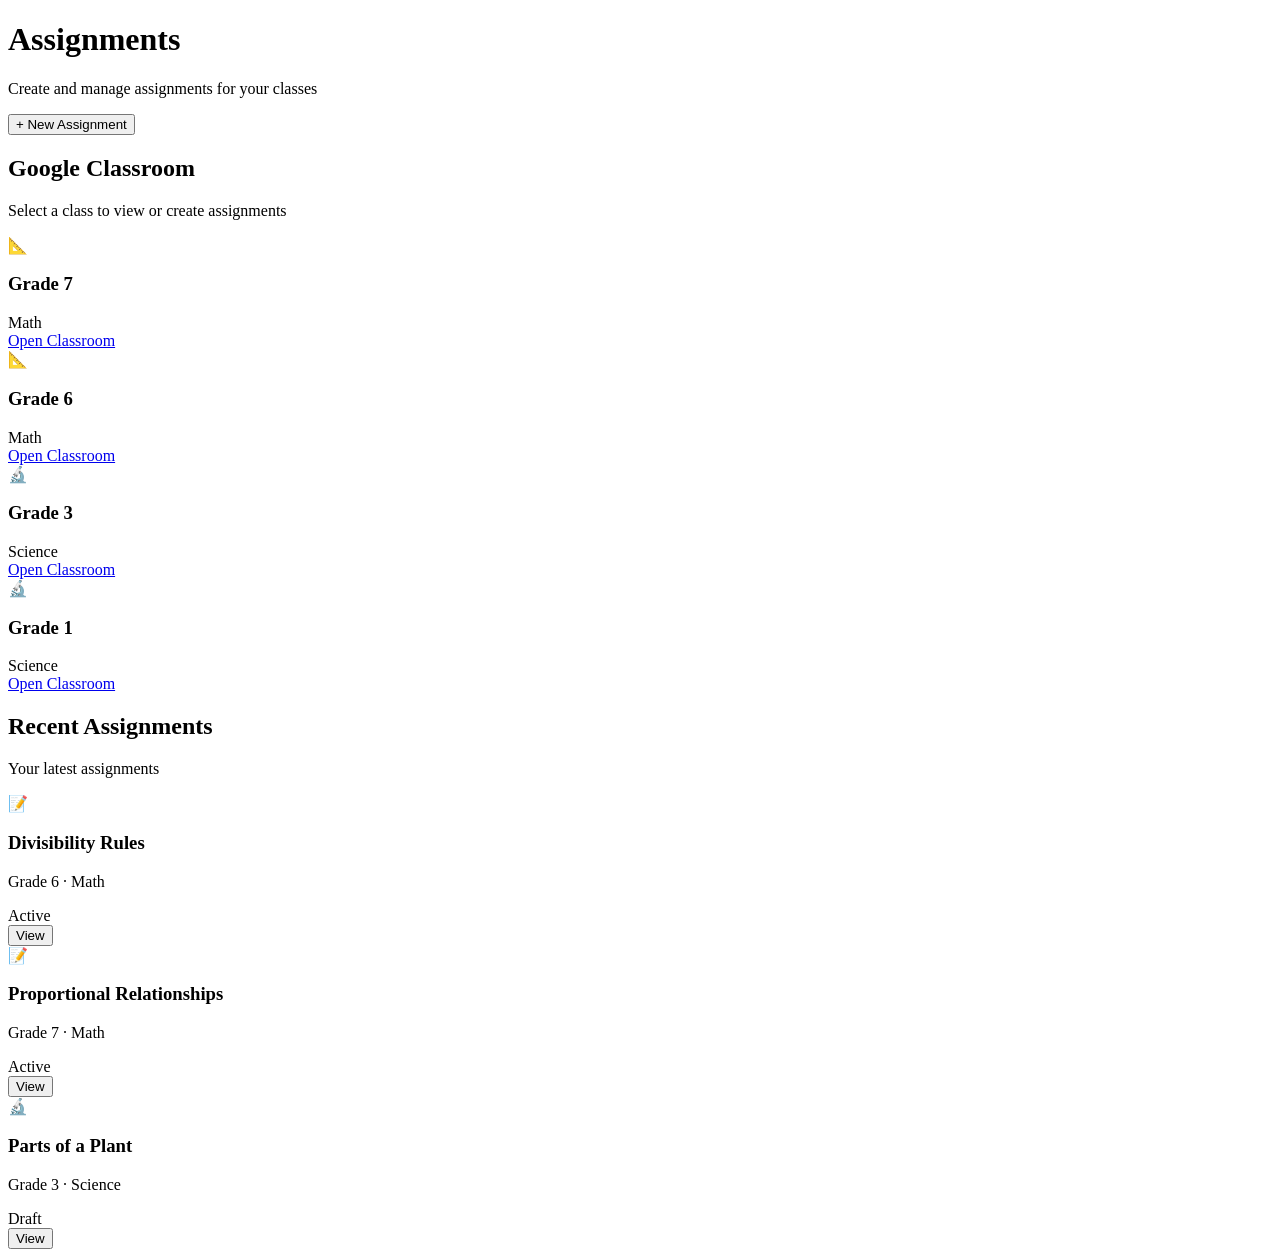
==== assignments.html @ 2a972262 "Create assignments.html" ====
<!DOCTYPE html>
<html lang="en">

<head>
    <meta charset="UTF-8">
    <meta name="viewport" content="width=device-width, initial-scale=1.0">

    <title>Assignments | Teacher Portal</title>

    <link rel="stylesheet" href="./assignments.css">
</head>

<body>

    <div class="assignments-page">

        <!-- HEADER -->
        <div class="page-header">
            <div>
                <h1>Assignments</h1>
                <p>Create and manage assignments for your classes</p>
            </div>

            <button class="new-assignment-btn">
                + New Assignment
            </button>
        </div>


        <!-- GOOGLE CLASSROOM SECTION -->
        <section class="classroom-section">

            <div class="section-title">
                <h2>Google Classroom</h2>
                <p>Select a class to view or create assignments</p>
            </div>


            <div class="classroom-grid">

                <!-- GRADE 7 MATH -->
                <div class="classroom-card">

                    <div class="class-icon math-icon">
                        📐
                    </div>

                    <div class="class-info">
                        <h3>Grade 7</h3>
                        <span>Math</span>
                    </div>

                    <a href="#" class="open-btn">
                        Open Classroom
                    </a>

                </div>


                <!-- GRADE 6 MATH -->
                <div class="classroom-card">

                    <div class="class-icon math-icon">
                        📐
                    </div>

                    <div class="class-info">
                        <h3>Grade 6</h3>
                        <span>Math</span>
                    </div>

                    <a href="#" class="open-btn">
                        Open Classroom
                    </a>

                </div>


                <!-- GRADE 3 SCIENCE -->
                <div class="classroom-card">

                    <div class="class-icon science-icon">
                        🔬
                    </div>

                    <div class="class-info">
                        <h3>Grade 3</h3>
                        <span>Science</span>
                    </div>

                    <a href="#" class="open-btn">
                        Open Classroom
                    </a>

                </div>


                <!-- GRADE 1 SCIENCE -->
                <div class="classroom-card">

                    <div class="class-icon science-icon">
                        🔬
                    </div>

                    <div class="class-info">
                        <h3>Grade 1</h3>
                        <span>Science</span>
                    </div>

                    <a href="#" class="open-btn">
                        Open Classroom
                    </a>

                </div>

            </div>

        </section>


        <!-- RECENT ASSIGNMENTS -->
        <section class="recent-section">

            <div class="section-title">
                <h2>Recent Assignments</h2>
                <p>Your latest assignments</p>
            </div>


            <div class="assignment-list">

                <!-- ASSIGNMENT 1 -->
                <div class="assignment-card">

                    <div class="assignment-icon">
                        📝
                    </div>

                    <div class="assignment-details">
                        <h3>Divisibility Rules</h3>
                        <p>Grade 6 · Math</p>
                    </div>

                    <div class="assignment-status active">
                        Active
                    </div>

                    <div class="assignment-action">
                        <button>View</button>
                    </div>

                </div>


                <!-- ASSIGNMENT 2 -->
                <div class="assignment-card">

                    <div class="assignment-icon">
                        📝
                    </div>

                    <div class="assignment-details">
                        <h3>Proportional Relationships</h3>
                        <p>Grade 7 · Math</p>
                    </div>

                    <div class="assignment-status active">
                        Active
                    </div>

                    <div class="assignment-action">
                        <button>View</button>
                    </div>

                </div>


                <!-- ASSIGNMENT 3 -->
                <div class="assignment-card">

                    <div class="assignment-icon">
                        🔬
                    </div>

                    <div class="assignment-details">
                        <h3>Parts of a Plant</h3>
                        <p>Grade 3 · Science</p>
                    </div>

                    <div class="assignment-status draft">
                        Draft
                    </div>

                    <div class="assignment-action">
                        <button>View</button>
                    </div>

                </div>


            </div>

        </section>

    </div>

</body>

</html>
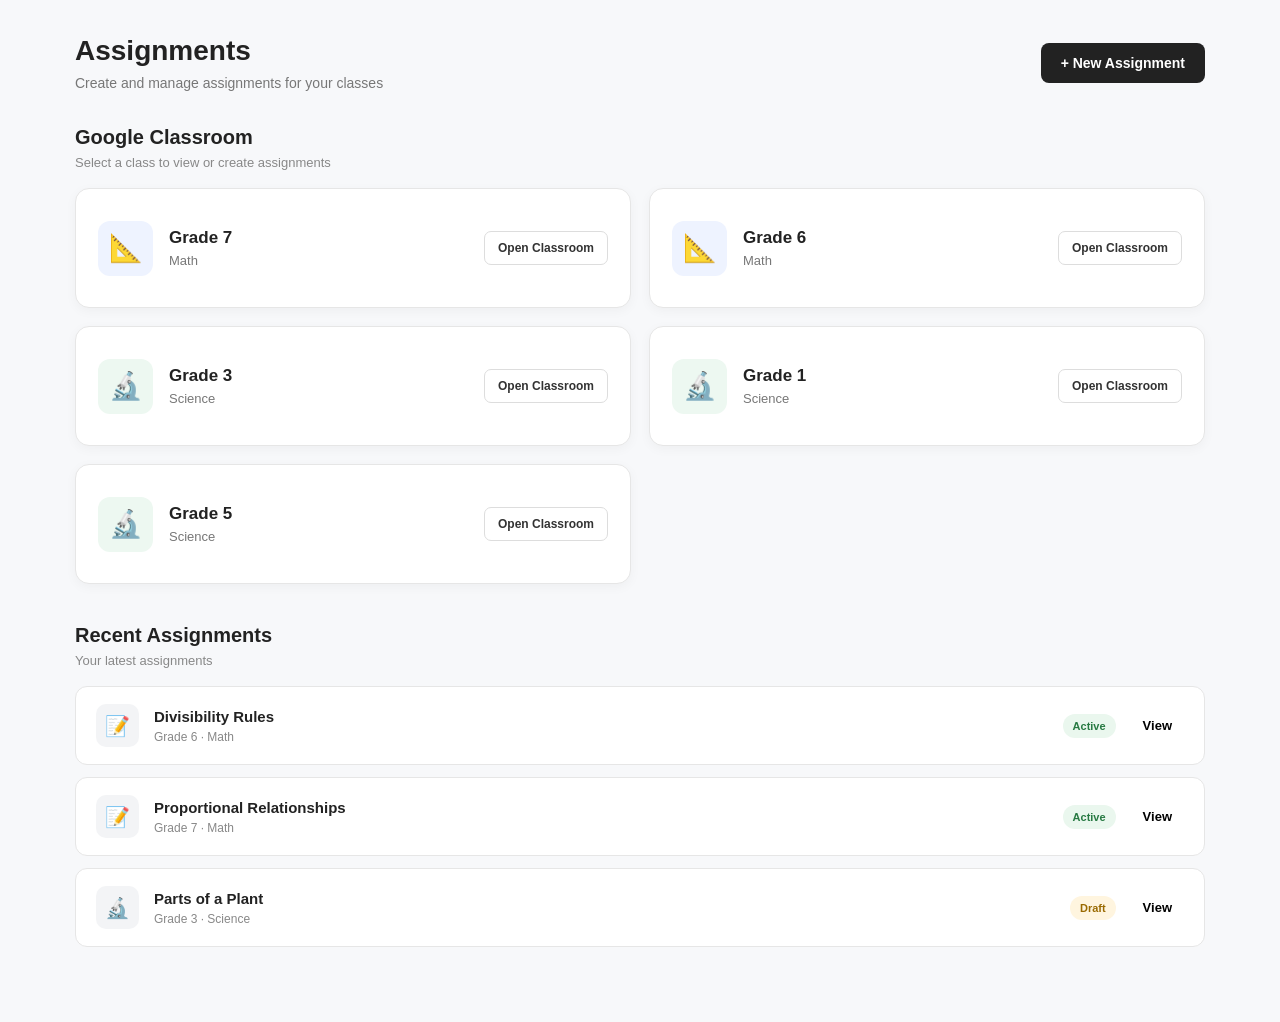
==== commit 719e7fae: "Update assignments.html" ====
--- a/assignments.html
+++ b/assignments.html
@@ -50,7 +50,7 @@
                         <span>Math</span>
                     </div>
 
-                    <a href="#" class="open-btn">
+                    <a href="https://classroom.google.com/u/2/c/ODU1ODU4ODkxMTM3" class="open-btn">
                         Open Classroom
                     </a>
 
@@ -69,7 +69,7 @@
                         <span>Math</span>
                     </div>
 
-                    <a href="#" class="open-btn">
+                    <a href="https://classroom.google.com/u/2/c/ODc0NTI3NDE3NTkw" class="open-btn">
                         Open Classroom
                     </a>
 
@@ -88,7 +88,7 @@
                         <span>Science</span>
                     </div>
 
-                    <a href="#" class="open-btn">
+                    <a href="https://classroom.google.com/u/2/c/ODc0NTI2Njg4Mjcx" class="open-btn">
                         Open Classroom
                     </a>
 
@@ -107,7 +107,25 @@
                         <span>Science</span>
                     </div>
 
-                    <a href="#" class="open-btn">
+                    <a href="https://classroom.google.com/u/2/c/ODU1ODU4NjQ3ODM1" class="open-btn">
+                        Open Classroom
+                    </a>
+
+            </div>
+
+            <!-- GRADE 5 SCIENCE -->
+                <div class="classroom-card">
+
+                    <div class="class-icon science-icon">
+                        🔬
+                    </div>
+
+                    <div class="class-info">
+                        <h3>Grade 5</h3>
+                        <span>Science</span>
+                    </div>
+
+                    <a href="https://classroom.google.com/u/2/c/ODc0NTI2NTU0NDE1" class="open-btn">
                         Open Classroom
                     </a>
 
--- a/assignments.css
+++ b/assignments.css
@@ -0,0 +1,389 @@
+/* ==============================
+   ASSIGNMENTS PAGE
+================================= */
+
+* {
+    box-sizing: border-box;
+}
+
+body {
+    margin: 0;
+    font-family: Arial, sans-serif;
+    background: #f7f8fa;
+    color: #222;
+}
+
+.assignments-page {
+    width: 100%;
+    max-width: 1200px;
+    margin: 0 auto;
+    padding: 35px;
+}
+
+
+/* ==============================
+   HEADER
+================================= */
+
+.page-header {
+    display: flex;
+    justify-content: space-between;
+    align-items: center;
+    margin-bottom: 35px;
+}
+
+.page-header h1 {
+    margin: 0;
+    font-size: 28px;
+    font-weight: 700;
+}
+
+.page-header p {
+    margin: 8px 0 0;
+    color: #777;
+    font-size: 14px;
+}
+
+.new-assignment-btn {
+    border: none;
+    background: #222;
+    color: white;
+
+    padding: 12px 20px;
+
+    border-radius: 8px;
+
+    font-size: 14px;
+    font-weight: 600;
+
+    cursor: pointer;
+}
+
+.new-assignment-btn:hover {
+    opacity: 0.85;
+}
+
+
+/* ==============================
+   SECTION
+================================= */
+
+.classroom-section,
+.recent-section {
+    margin-bottom: 40px;
+}
+
+.section-title {
+    margin-bottom: 18px;
+}
+
+.section-title h2 {
+    margin: 0;
+    font-size: 20px;
+}
+
+.section-title p {
+    margin: 6px 0 0;
+    color: #888;
+    font-size: 13px;
+}
+
+
+/* ==============================
+   CLASSROOM GRID
+================================= */
+
+.classroom-grid {
+    display: grid;
+    grid-template-columns: repeat(2, 1fr);
+    gap: 18px;
+}
+
+
+/* ==============================
+   CLASSROOM CARD
+================================= */
+
+.classroom-card {
+    background: white;
+
+    border: 1px solid #e6e6e6;
+
+    border-radius: 14px;
+
+    padding: 22px;
+
+    display: flex;
+    align-items: center;
+
+    gap: 16px;
+
+    min-height: 120px;
+
+    box-shadow: 0 3px 12px rgba(0, 0, 0, 0.04);
+
+    transition: 0.2s ease;
+}
+
+.classroom-card:hover {
+    transform: translateY(-2px);
+
+    box-shadow: 0 7px 20px rgba(0, 0, 0, 0.08);
+}
+
+
+/* ==============================
+   ICON
+================================= */
+
+.class-icon {
+    width: 55px;
+    height: 55px;
+
+    border-radius: 12px;
+
+    display: flex;
+    align-items: center;
+    justify-content: center;
+
+    font-size: 27px;
+
+    flex-shrink: 0;
+}
+
+.math-icon {
+    background: #eef3ff;
+}
+
+.science-icon {
+    background: #edf8f1;
+}
+
+
+/* ==============================
+   CLASS INFO
+================================= */
+
+.class-info {
+    flex: 1;
+}
+
+.class-info h3 {
+    margin: 0;
+
+    font-size: 17px;
+}
+
+.class-info span {
+    display: block;
+
+    margin-top: 5px;
+
+    font-size: 13px;
+
+    color: #777;
+}
+
+
+/* ==============================
+   OPEN BUTTON
+================================= */
+
+.open-btn {
+    text-decoration: none;
+
+    padding: 9px 13px;
+
+    border: 1px solid #ddd;
+
+    border-radius: 7px;
+
+    color: #333;
+
+    font-size: 12px;
+
+    font-weight: 600;
+
+    white-space: nowrap;
+}
+
+.open-btn:hover {
+    background: #f5f5f5;
+}
+
+
+/* ==============================
+   ASSIGNMENT LIST
+================================= */
+
+.assignment-list {
+    display: flex;
+    flex-direction: column;
+
+    gap: 12px;
+}
+
+
+/* ==============================
+   ASSIGNMENT CARD
+================================= */
+
+.assignment-card {
+    background: white;
+
+    border: 1px solid #e6e6e6;
+
+    border-radius: 12px;
+
+    padding: 17px 20px;
+
+    display: flex;
+
+    align-items: center;
+
+    gap: 15px;
+}
+
+
+/* ICON */
+
+.assignment-icon {
+    width: 43px;
+    height: 43px;
+
+    border-radius: 10px;
+
+    background: #f3f4f6;
+
+    display: flex;
+    align-items: center;
+    justify-content: center;
+
+    font-size: 20px;
+}
+
+
+/* DETAILS */
+
+.assignment-details {
+    flex: 1;
+}
+
+.assignment-details h3 {
+    margin: 0;
+
+    font-size: 15px;
+}
+
+.assignment-details p {
+    margin: 5px 0 0;
+
+    font-size: 12px;
+
+    color: #888;
+}
+
+
+/* ==============================
+   STATUS
+================================= */
+
+.assignment-status {
+    padding: 6px 10px;
+
+    border-radius: 20px;
+
+    font-size: 11px;
+
+    font-weight: 600;
+}
+
+.active {
+    background: #eaf7ee;
+    color: #287a43;
+}
+
+.draft {
+    background: #fff5df;
+    color: #9a6a00;
+}
+
+
+/* ==============================
+   VIEW BUTTON
+================================= */
+
+.assignment-action button {
+    border: none;
+
+    background: transparent;
+
+    font-size: 13px;
+
+    font-weight: 600;
+
+    cursor: pointer;
+
+    padding: 8px 12px;
+}
+
+
+/* ==============================
+   TABLET
+================================= */
+
+@media (max-width: 800px) {
+
+    .assignments-page {
+        padding: 25px;
+    }
+
+    .classroom-grid {
+        grid-template-columns: 1fr;
+    }
+
+}
+
+
+/* ==============================
+   MOBILE
+================================= */
+
+@media (max-width: 600px) {
+
+    .assignments-page {
+        padding: 18px;
+    }
+
+    .page-header {
+        align-items: flex-start;
+        flex-direction: column;
+        gap: 18px;
+    }
+
+    .page-header h1 {
+        font-size: 24px;
+    }
+
+    .new-assignment-btn {
+        width: 100%;
+    }
+
+    .classroom-card {
+        flex-wrap: wrap;
+    }
+
+    .open-btn {
+        width: 100%;
+        text-align: center;
+    }
+
+    .assignment-card {
+        flex-wrap: wrap;
+    }
+
+    .assignment-status {
+        margin-left: auto;
+    }
+
+}
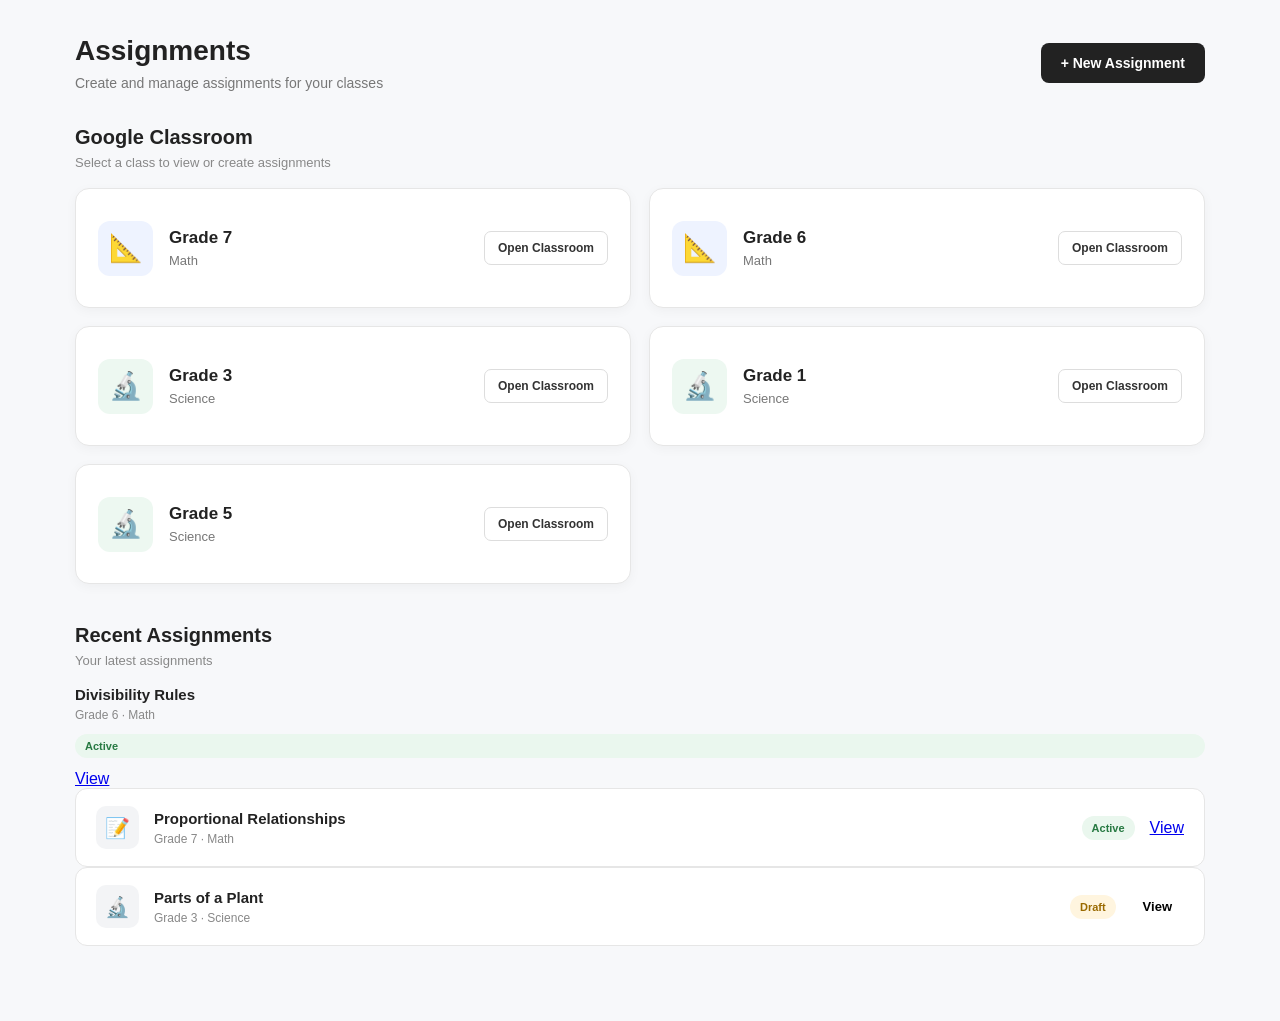
==== commit 2f444553: "Update assignments.html" ====
--- a/assignments.html
+++ b/assignments.html
@@ -50,7 +50,9 @@
                         <span>Math</span>
                     </div>
 
-                    <a href="https://classroom.google.com/u/2/c/ODU1ODU4ODkxMTM3" class="open-btn">
+                    <a href="https://classroom.google.com/u/2/c/ODU1ODU4ODkxMTM3"
+                       class="open-btn"
+                       target="_blank">
                         Open Classroom
                     </a>
 
@@ -69,7 +71,9 @@
                         <span>Math</span>
                     </div>
 
-                    <a href="https://classroom.google.com/u/2/c/ODc0NTI3NDE3NTkw" class="open-btn">
+                    <a href="https://classroom.google.com/u/2/c/ODc0NTI3NDE3NTkw"
+                       class="open-btn"
+                       target="_blank">
                         Open Classroom
                     </a>
 
@@ -88,7 +92,9 @@
                         <span>Science</span>
                     </div>
 
-                    <a href="https://classroom.google.com/u/2/c/ODc0NTI2Njg4Mjcx" class="open-btn">
+                    <a href="https://classroom.google.com/u/2/c/ODc0NTI2Njg4Mjcx"
+                       class="open-btn"
+                       target="_blank">
                         Open Classroom
                     </a>
 
@@ -107,13 +113,16 @@
                         <span>Science</span>
                     </div>
 
-                    <a href="https://classroom.google.com/u/2/c/ODU1ODU4NjQ3ODM1" class="open-btn">
-                        Open Classroom
-                    </a>
-
-            </div>
-
-            <!-- GRADE 5 SCIENCE -->
+                    <a href="https://classroom.google.com/u/2/c/ODU1ODU4NjQ3ODM1"
+                       class="open-btn"
+                       target="_blank">
+                        Open Classroom
+                    </a>
+
+                </div>
+
+
+                <!-- GRADE 5 SCIENCE -->
                 <div class="classroom-card">
 
                     <div class="class-icon science-icon">
@@ -125,7 +134,9 @@
                         <span>Science</span>
                     </div>
 
-                    <a href="https://classroom.google.com/u/2/c/ODc0NTI2NTU0NDE1" class="open-btn">
+                    <a href="https://classroom.google.com/u/2/c/ODc0NTI2NTU0NDE1"
+                       class="open-btn"
+                       target="_blank">
                         Open Classroom
                     </a>
 
@@ -148,50 +159,48 @@
             <div class="assignment-list">
 
                 <!-- ASSIGNMENT 1 -->
-                <div class="assignment-card">
-
-                    <div class="assignment-icon">
-                        📝
-                    </div>
-
-                    <div class="assignment-details">
-                        <h3>Divisibility Rules</h3>
-                        <p>Grade 6 · Math</p>
-                    </div>
-
-                    <div class="assignment-status active">
-                        Active
-                    </div>
-
-                    <div class="assignment-action">
-                        <button>View</button>
-                    </div>
-
-                </div>
+                <div class="assignment-details">
+        <h3>Divisibility Rules</h3>
+        <p>Grade 6 · Math</p>
+    </div>
+
+    <div class="assignment-status active">
+        Active
+    </div>
+
+    <div class="assignment-action">
+        <a href="https://www.ixl.com/quizzes/23666167" target="_blank">
+            View
+        </a>
+    </div>
+
+</div>
+
 
 
                 <!-- ASSIGNMENT 2 -->
-                <div class="assignment-card">
-
-                    <div class="assignment-icon">
-                        📝
-                    </div>
-
-                    <div class="assignment-details">
-                        <h3>Proportional Relationships</h3>
-                        <p>Grade 7 · Math</p>
-                    </div>
-
-                    <div class="assignment-status active">
-                        Active
-                    </div>
-
-                    <div class="assignment-action">
-                        <button>View</button>
-                    </div>
-
-                </div>
-
+               <div class="assignment-card">
+
+    <div class="assignment-icon">
+        📝
+    </div>
+
+    <div class="assignment-details">
+        <h3>Proportional Relationships</h3>
+        <p>Grade 7 · Math</p>
+    </div>
+
+    <div class="assignment-status active">
+        Active
+    </div>
+
+    <div class="assignment-action">
+        <a href="https://www.ixl.com/quizzes/23666113" target="_blank">
+            View
+        </a>
+    </div>
+
+</div>
 
                 <!-- ASSIGNMENT 3 -->
                 <div class="assignment-card">
@@ -215,7 +224,6 @@
 
                 </div>
 
-
             </div>
 
         </section>
